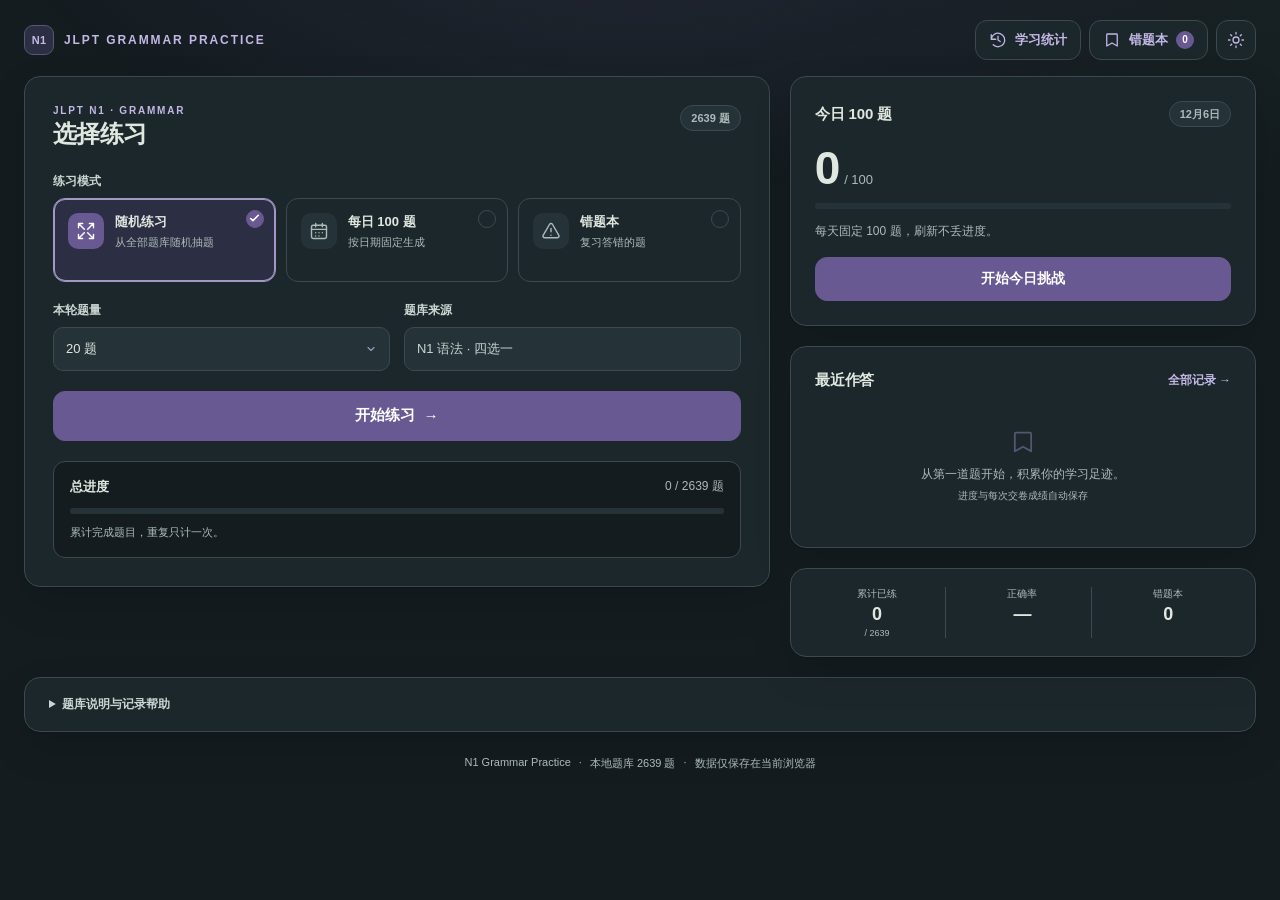
==== index.html @ a080a978 "feat: add N1 grammar practice web app" ====
<!DOCTYPE html>
<html lang="zh-CN" data-theme="dark">
<head>
  <meta charset="UTF-8">
  <meta name="viewport" content="width=device-width, initial-scale=1">
  <meta name="description" content="JLPT N1 语法题库练习工具：随机练习、每日 100 题、错题本与学习进度。">
  <title>JLPT N1 Grammar Practice</title>
  <link rel="icon" href="data:image/svg+xml,%3Csvg xmlns='http://www.w3.org/2000/svg' viewBox='0 0 64 64'%3E%3Crect width='64' height='64' rx='16' fill='%232c2f43'/%3E%3Ctext x='32' y='42' font-family='Arial,sans-serif' font-size='24' font-weight='700' fill='%23c3b8e5' text-anchor='middle'%3EN1%3C/text%3E%3C/svg%3E">
  <link rel="stylesheet" href="styles.css">
</head>
<body>
  <div class="app">
    <header class="topbar">
      <button class="brand" type="button" data-nav="home" aria-label="返回首页">
        <span class="brand-mark">N1</span>
        <span class="brand-name">JLPT Grammar Practice</span>
      </button>
      <nav class="topnav" aria-label="主导航">
        <button class="nav-btn" type="button" data-nav="history">
          <svg viewBox="0 0 24 24" width="18" height="18" fill="none" stroke="currentColor" stroke-width="1.7" stroke-linecap="round" stroke-linejoin="round" aria-hidden="true">
            <path d="M3 11a9 9 0 1 1 2.6 7.4M3 5v6h6"></path>
            <path d="M12 7v5l3 2"></path>
          </svg>
          <span>学习统计</span>
        </button>
        <button class="nav-btn" type="button" data-nav="wrong">
          <svg viewBox="0 0 24 24" width="18" height="18" fill="none" stroke="currentColor" stroke-width="1.7" stroke-linecap="round" stroke-linejoin="round" aria-hidden="true">
            <path d="M6 4h12a1 1 0 0 1 1 1v15l-7-4-7 4V5a1 1 0 0 1 1-1Z"></path>
          </svg>
          <span>错题本</span>
          <span class="nav-badge" id="navWrongBadge">0</span>
        </button>
        <button class="icon-btn" type="button" id="themeBtn" aria-label="切换深浅色主题" title="切换主题">
          <svg class="icon-sun" viewBox="0 0 24 24" width="18" height="18" fill="none" stroke="currentColor" stroke-width="1.7" stroke-linecap="round" stroke-linejoin="round" aria-hidden="true">
            <circle cx="12" cy="12" r="4"></circle>
            <path d="M12 2v2M12 20v2M4.9 4.9l1.4 1.4M17.7 17.7l1.4 1.4M2 12h2M20 12h2M4.9 19.1l1.4-1.4M17.7 6.3l1.4-1.4"></path>
          </svg>
          <svg class="icon-moon" viewBox="0 0 24 24" width="18" height="18" fill="none" stroke="currentColor" stroke-width="1.7" stroke-linecap="round" stroke-linejoin="round" aria-hidden="true">
            <path d="M20.4 14.2A8 8 0 0 1 9.8 3.6 8.5 8.5 0 1 0 20.4 14.2Z"></path>
          </svg>
        </button>
      </nav>
    </header>

    <main class="main">
      <section class="view" id="view-landing">
        <div class="landing-grid">
          <section class="card setup-card">
            <div class="card-head setup-head">
              <div>
                <p class="eyebrow">JLPT N1 · GRAMMAR</p>
                <h1 class="card-title">选择练习</h1>
              </div>
              <span class="chip">2639 题</span>
            </div>

            <div class="field">
              <span class="field-label">练习模式</span>
              <div class="mode-grid" role="radiogroup" aria-label="练习模式">
                <button type="button" class="mode-card is-active" data-mode="random" role="radio" aria-checked="true">
                  <span class="mode-icon">
                    <svg viewBox="0 0 24 24" width="20" height="20" fill="none" stroke="currentColor" stroke-width="1.7" stroke-linecap="round" stroke-linejoin="round" aria-hidden="true">
                      <path d="M16 3h5v5M21 3l-7 7M8 21H3v-5M3 21l7-7M21 16v5h-5M14 14l7 7M3 8V3h5M10 10 3 3"></path>
                    </svg>
                  </span>
                  <span class="mode-copy"><strong>随机练习</strong><small>从全部题库随机抽题</small></span>
                  <span class="mode-check" aria-hidden="true">
                    <svg viewBox="0 0 24 24" width="13" height="13" fill="none" stroke="currentColor" stroke-width="3" stroke-linecap="round" stroke-linejoin="round"><path d="m5 12 4 4L19 6"></path></svg>
                  </span>
                </button>

                <button type="button" class="mode-card" data-mode="daily" role="radio" aria-checked="false">
                  <span class="mode-icon">
                    <svg viewBox="0 0 24 24" width="20" height="20" fill="none" stroke="currentColor" stroke-width="1.7" stroke-linecap="round" stroke-linejoin="round" aria-hidden="true">
                      <rect x="3" y="5" width="18" height="16" rx="2"></rect>
                      <path d="M8 3v4M16 3v4M3 10h18M8 14h.01M12 14h.01M16 14h.01M8 18h.01M12 18h.01"></path>
                    </svg>
                  </span>
                  <span class="mode-copy"><strong>每日 100 题</strong><small>按日期固定生成</small></span>
                  <span class="mode-check" aria-hidden="true">
                    <svg viewBox="0 0 24 24" width="13" height="13" fill="none" stroke="currentColor" stroke-width="3" stroke-linecap="round" stroke-linejoin="round"><path d="m5 12 4 4L19 6"></path></svg>
                  </span>
                </button>

                <button type="button" class="mode-card" data-mode="wrong" role="radio" aria-checked="false">
                  <span class="mode-icon">
                    <svg viewBox="0 0 24 24" width="20" height="20" fill="none" stroke="currentColor" stroke-width="1.7" stroke-linecap="round" stroke-linejoin="round" aria-hidden="true">
                      <path d="M12 9v4M12 17h.01"></path>
                      <path d="M10.3 3.9 2.4 17.6A2 2 0 0 0 4.1 20h15.8a2 2 0 0 0 1.7-2.4L13.7 3.9a2 2 0 0 0-3.4 0Z"></path>
                    </svg>
                  </span>
                  <span class="mode-copy"><strong>错题本</strong><small id="modeWrongHint">复习答错的题</small></span>
                  <span class="mode-check" aria-hidden="true">
                    <svg viewBox="0 0 24 24" width="13" height="13" fill="none" stroke="currentColor" stroke-width="3" stroke-linecap="round" stroke-linejoin="round"><path d="m5 12 4 4L19 6"></path></svg>
                  </span>
                </button>
              </div>
            </div>

            <div class="form-grid">
              <label class="field">
                <span class="field-label">本轮题量</span>
                <select class="select" id="roundSize">
                  <option value="20">20 题</option>
                  <option value="50">50 题</option>
                  <option value="100">100 题</option>
                </select>
              </label>
              <div class="field">
                <span class="field-label">题库来源</span>
                <div class="static-field">N1 语法 · 四选一</div>
              </div>
            </div>

            <button type="button" class="btn primary btn-lg btn-block" id="startBtn">开始练习 <span aria-hidden="true">→</span></button>

            <div class="footprint">
              <div class="footprint-head">
                <h2>总进度</h2>
                <p><span id="landAttempted">0</span> / <span id="landTotal">2639</span> 题</p>
              </div>
              <progress id="landProgress" value="0" max="2639" aria-label="总刷题进度"></progress>
              <p class="hint">累计完成题目，重复只计一次。</p>
            </div>

            <div class="resume-banner" id="resumeBanner" hidden>
              <div class="resume-copy">
                <strong>上次练习还没做完</strong>
                <span id="resumeText"></span>
              </div>
              <button type="button" class="btn secondary btn-sm" id="resumeBtn">继续</button>
            </div>
          </section>

          <aside class="side-col">
            <section class="card daily-card">
              <div class="card-head">
                <h2>今日 100 题</h2>
                <span class="chip" id="dailyDate">今天</span>
              </div>
              <div class="daily-stat"><strong id="dailyDone">0</strong><span>/ 100</span></div>
              <progress id="dailyProgress" value="0" max="100" aria-label="今日 100 题进度"></progress>
              <p class="daily-note" id="dailyNote">每天固定 100 题，刷新不丢进度。</p>
              <button type="button" class="btn primary btn-block" id="dailyStartBtn">开始今日挑战</button>
            </section>

            <section class="card recent-card">
              <div class="card-head">
                <h2>最近作答</h2>
                <button type="button" class="link" data-nav="history">全部记录 →</button>
              </div>
              <div class="recent-list" id="recentList"></div>
            </section>

            <section class="card mini-stats">
              <div class="mini-stat"><span>累计已练</span><strong id="landStatAttempted">0</strong><small>/ 2639</small></div>
              <div class="mini-stat"><span>正确率</span><strong id="landStatAccuracy">—</strong></div>
              <div class="mini-stat"><span>错题本</span><strong id="landStatWrong">0</strong></div>
            </section>
          </aside>
        </div>

        <details class="card notes-card">
          <summary>题库说明与记录帮助</summary>
          <div class="notes-body">
            <p>题库来自 N1 语法 PDF，共 2639 道四选一题，已清洗空格、页码和重复选项标记。</p>
            <p>进度、正确率和错题本保存在当前浏览器；清除浏览器数据会一并清空。</p>
            <p>每日 100 题按日期固定生成，刷新或关闭页面后继续刷不会打乱顺序。错题本中答对的题会自动移出。</p>
          </div>
        </details>

        <footer class="footer">
          <span>N1 Grammar Practice</span>
          <span aria-hidden="true">·</span>
          <span>本地题库 2639 题</span>
          <span aria-hidden="true">·</span>
          <span>数据仅保存在当前浏览器</span>
        </footer>
      </section>

      <section class="view" id="view-quiz" hidden>
        <div class="quiz-grid">
          <section class="card quiz-card">
            <div class="quiz-head">
              <div class="quiz-head-left">
                <span class="chip mode-chip" id="quizModeChip">随机练习</span>
                <span class="qmeta" id="quizMeta">原题号 #1 · PDF P1</span>
              </div>
              <button type="button" class="link" id="exitBtn">退出练习</button>
            </div>

            <div class="quiz-progress">
              <div class="progress-label">
                <span id="quizStep">第 1 / 20 题</span>
                <span id="quizPercent">0%</span>
              </div>
              <progress id="quizProgress" value="0" max="20" aria-label="本轮进度"></progress>
            </div>

            <h2 class="stem" id="stem"></h2>
            <div class="options" id="options" role="radiogroup" aria-label="选项"></div>
            <div class="feedback" id="feedback" hidden aria-live="polite"></div>

            <div class="quiz-actions">
              <button type="button" class="btn primary" id="submitBtn" disabled>提交答案</button>
              <span class="kbd-hint">按 1–4 选择 · Enter 提交</span>
            </div>
          </section>

          <aside class="side-col quiz-side">
            <section class="card session-card">
              <div class="card-head">
                <h2>本轮进度</h2>
                <span class="chip" id="sessionModeChip">20 题</span>
              </div>
              <div class="session-big"><strong id="sessionDone">0</strong><span>/ <span id="sessionTotal">20</span></span></div>
              <div class="session-split">
                <div><span>正确</span><b id="sessionCorrect">0</b></div>
                <div><span>错误</span><b id="sessionWrong">0</b></div>
              </div>
            </section>

            <section class="card">
              <div class="card-head">
                <h2>总足迹</h2>
                <span class="qmeta" id="totalPercent">0%</span>
              </div>
              <p class="stat-line"><strong id="quizAttempted">0</strong> / 2639 题</p>
              <progress id="quizTotalProgress" value="0" max="2639" aria-label="总刷题进度"></progress>
              <p class="hint">重复作答只计一次。</p>
            </section>

            <section class="card tip-card">
              <h2>练习提示</h2>
              <p>错题会自动加入错题本。错题复习答对后自动移出。</p>
            </section>
          </aside>
        </div>
      </section>

      <section class="view" id="view-result" hidden>
        <section class="card result-card">
          <p class="eyebrow">SESSION COMPLETE</p>
          <h1 class="result-title">本轮完成</h1>

          <div class="result-top">
            <div class="score-ring">
              <svg viewBox="0 0 120 120" aria-hidden="true">
                <circle class="ring-bg" cx="60" cy="60" r="52"></circle>
                <circle class="ring-fg" id="ringFg" cx="60" cy="60" r="52"></circle>
              </svg>
              <div class="score-text"><strong id="resultPct">0%</strong><span id="resultRatio">0 / 0</span></div>
            </div>
            <div class="result-stats">
              <div><span>答对</span><strong id="resultCorrect">0</strong></div>
              <div><span>答错</span><strong id="resultWrong">0</strong></div>
              <div><span>用时</span><strong id="resultTime">0:00</strong></div>
            </div>
          </div>

          <div class="result-actions">
            <button type="button" class="btn primary" id="againBtn">再来一组</button>
            <button type="button" class="btn secondary" id="reviewWrongBtn" hidden>复习本轮错题</button>
            <button type="button" class="btn ghost" id="resultHomeBtn">返回首页</button>
          </div>

          <div class="result-wrong-list" id="resultWrongList"></div>
        </section>
      </section>

      <section class="view" id="view-wrong" hidden>
        <div class="page-head">
          <div>
            <p class="eyebrow">REVIEW</p>
            <h1 class="page-title">错题本</h1>
            <p class="page-sub" id="wrongSub">共 0 题</p>
          </div>
          <div class="page-actions">
            <button type="button" class="btn primary" id="wrongPracticeBtn">开始复习</button>
            <button type="button" class="btn ghost btn-sm" id="clearWrongBtn">清空</button>
          </div>
        </div>
        <div class="wrong-grid" id="wrongList"></div>
      </section>

      <section class="view" id="view-history" hidden>
        <div class="page-head">
          <div>
            <p class="eyebrow">PROGRESS</p>
            <h1 class="page-title">学习统计</h1>
            <p class="page-sub">所有数据保存在当前浏览器</p>
          </div>
        </div>

        <div class="stat-grid">
          <div class="card stat-card"><span>累计已练</span><strong id="histAttempted">0</strong><small>/ 2639 题</small></div>
          <div class="card stat-card"><span>总正确率</span><strong id="histAccuracy">—</strong><small id="histAttempts">0 次作答</small></div>
          <div class="card stat-card"><span>学习天数</span><strong id="histDays">0</strong><small>天</small></div>
          <div class="card stat-card"><span>错题本</span><strong id="histWrong">0</strong><small>题待复习</small></div>
        </div>

        <div class="history-grid">
          <section class="card">
            <div class="card-head"><h2>最近 7 天</h2><span class="qmeta">按作答次数</span></div>
            <div class="week-bars" id="weekBars"></div>
          </section>
          <section class="card">
            <div class="card-head"><h2>最近作答</h2></div>
            <div class="recent-list" id="historyRecent"></div>
          </section>
        </div>

        <section class="card">
          <div class="card-head"><h2>完成记录</h2><span class="qmeta">最近 8 次</span></div>
          <div class="session-history" id="sessionHistory"></div>
        </section>

        <div class="danger-zone">
          <button type="button" class="btn ghost danger" id="clearAllBtn">清空全部学习记录</button>
        </div>
      </section>
    </main>
  </div>

  <div class="toast" id="toast" role="status" aria-live="polite"></div>

  <script src="data.js"></script>
  <script src="app.js"></script>
</body>
</html>
---- styles.css ----
/* ---------------------------------------------------------
   JLPT N1 Grammar Practice
   Visual language adapted from the reference JLPT practice
   site: dark teal-grey surfaces, muted indigo accent, compact
   rounded cards.
   --------------------------------------------------------- */

:root {
  --background: #141c20;
  --foreground: #dfe7df;
  --surface: #1c272c;
  --surface-muted: #141c20;
  --soft-surface: #253238;
  --line: #3b4a4f;
  --ink: #dfe7df;
  --subtle: #cbd6d2;
  --muted: #acbbb9;
  --accent-surface: #2c2f43;
  --accent-line: #565772;
  --accent-text: #c3b8e5;
  --accent-focus: #a397c6;
  --primary: #685992;
  --primary-hover: #594c7e;
  --primary-ink: #ffffff;
  --success: #699978;
  --success-bg: #20382e;
  --success-line: #3d6a50;
  --success-text: #a9d7b4;
  --danger: #bd8090;
  --danger-bg: #3b272b;
  --danger-line: #67434d;
  --danger-text: #ecadbb;
  --warning: #dfbb73;
  --warning-bg: #39321f;
  --warning-line: #675735;
  --shadow: 0 1px 2px rgba(0, 0, 0, .18), 0 16px 40px rgba(0, 0, 0, .12);
  --radius: 16px;
  --radius-sm: 12px;
  --font-sans: -apple-system, BlinkMacSystemFont, "Segoe UI", "Noto Sans SC", "Hiragino Sans GB", "Microsoft YaHei", sans-serif;
  --font-jp: "Yu Gothic", "Hiragino Sans", "Noto Sans JP", "Meiryo", "YuGothic", var(--font-sans);
  color-scheme: dark;
}

html[data-theme="light"] {
  --background: #f8fafc;
  --foreground: #0f172a;
  --surface: #ffffff;
  --surface-muted: #f8fafc;
  --soft-surface: #f1f5f9;
  --line: #e2e8f0;
  --ink: #0f172a;
  --subtle: #334155;
  --muted: #64748b;
  --accent-surface: #eef2ff;
  --accent-line: #c7d2fe;
  --accent-text: #4338ca;
  --accent-focus: #6366f1;
  --primary: #4f39f6;
  --primary-hover: #432dd7;
  --success: #007956;
  --success-bg: #ecfdf5;
  --success-line: #a4f4cf;
  --success-text: #007956;
  --danger: #c20039;
  --danger-bg: #fff1f2;
  --danger-line: #ffccd3;
  --danger-text: #c20039;
  --warning: #953d00;
  --warning-bg: #fffbeb;
  --warning-line: #fee685;
  --shadow: 0 1px 2px rgba(15, 23, 42, .05), 0 16px 40px rgba(15, 23, 42, .05);
  color-scheme: light;
}

* { box-sizing: border-box; }

html { min-height: 100%; }

body {
  margin: 0;
  min-height: 100vh;
  background: var(--background);
  color: var(--ink);
  font-family: var(--font-sans);
  -webkit-font-smoothing: antialiased;
  text-rendering: optimizeLegibility;
}

body::before {
  content: "";
  position: fixed;
  inset: 0;
  z-index: 0;
  pointer-events: none;
  background:
    radial-gradient(900px 420px at 50% -12%, rgba(104, 89, 146, .18), transparent 72%),
    radial-gradient(600px 300px at 100% 0%, rgba(105, 153, 120, .04), transparent 70%);
}

html[data-theme="light"] body::before {
  background: radial-gradient(900px 420px at 50% -12%, rgba(99, 102, 241, .08), transparent 72%);
}

button, select, input { font: inherit; }

button { color: inherit; }

a { color: var(--accent-text); }

svg { display: block; }

[hidden] { display: none !important; }

:focus-visible {
  outline: 2px solid var(--accent-focus);
  outline-offset: 2px;
}

::selection {
  background: var(--accent-line);
  color: var(--ink);
}

.app {
  position: relative;
  z-index: 1;
  min-height: 100vh;
  display: flex;
  flex-direction: column;
}

/* ----------------------------- top bar ----------------------------- */

.topbar {
  width: 100%;
  max-width: 1280px;
  margin: 0 auto;
  padding: 20px 24px 16px;
  display: flex;
  align-items: center;
  justify-content: space-between;
  gap: 16px;
}

.brand {
  display: inline-flex;
  align-items: center;
  gap: 10px;
  padding: 0;
  border: 0;
  background: none;
  cursor: pointer;
  color: var(--ink);
  min-width: 0;
}

.brand-mark {
  width: 30px;
  height: 30px;
  border-radius: 9px;
  border: 1px solid var(--accent-line);
  background: var(--accent-surface);
  color: var(--accent-text);
  display: grid;
  place-items: center;
  font-size: 11px;
  font-weight: 800;
  letter-spacing: .02em;
  flex: 0 0 auto;
}

.brand-name {
  font-size: 12px;
  font-weight: 800;
  letter-spacing: .16em;
  text-transform: uppercase;
  color: var(--accent-text);
  white-space: nowrap;
}

.topnav {
  display: flex;
  align-items: center;
  gap: 8px;
}

.nav-btn {
  display: inline-flex;
  align-items: center;
  justify-content: center;
  gap: 8px;
  height: 40px;
  padding: 0 13px;
  border-radius: 12px;
  border: 1px solid var(--line);
  background: var(--surface);
  color: var(--accent-text);
  font-size: 13px;
  font-weight: 650;
  cursor: pointer;
  transition: background .15s ease, border-color .15s ease, color .15s ease;
  white-space: nowrap;
}

.nav-btn:hover,
.nav-btn.is-active {
  background: var(--accent-surface);
  border-color: var(--accent-line);
}

.nav-badge {
  min-width: 18px;
  height: 18px;
  padding: 0 5px;
  border-radius: 999px;
  background: var(--primary);
  color: var(--primary-ink);
  font-size: 10px;
  line-height: 1;
  display: grid;
  place-items: center;
  font-variant-numeric: tabular-nums;
}

.icon-btn {
  width: 40px;
  height: 40px;
  border-radius: 12px;
  border: 1px solid var(--line);
  background: var(--surface);
  color: var(--accent-text);
  display: grid;
  place-items: center;
  cursor: pointer;
  transition: background .15s ease, border-color .15s ease;
}

.icon-btn:hover {
  background: var(--accent-surface);
  border-color: var(--accent-line);
}

html[data-theme="dark"] .icon-moon { display: none; }
html[data-theme="light"] .icon-sun { display: none; }

/* ----------------------------- layout ----------------------------- */

.main {
  width: 100%;
  max-width: 1280px;
  margin: 0 auto;
  padding: 0 24px 56px;
  flex: 1;
}

.view {
  animation: view-in .24s ease both;
}

@keyframes view-in {
  from { opacity: 0; transform: translateY(4px); }
  to { opacity: 1; transform: translateY(0); }
}

.card {
  background: var(--surface);
  border: 1px solid var(--line);
  border-radius: var(--radius);
  padding: 24px;
  box-shadow: var(--shadow);
}

.card-head {
  display: flex;
  align-items: center;
  justify-content: space-between;
  gap: 12px;
  margin-bottom: 18px;
}

.card-head h2 {
  margin: 0;
  font-size: 15px;
  font-weight: 750;
  letter-spacing: -.01em;
}

.card-title {
  margin: 4px 0 0;
  font-size: 24px;
  line-height: 1.2;
  letter-spacing: -.03em;
}

.eyebrow {
  margin: 0;
  color: var(--accent-text);
  font-size: 10px;
  font-weight: 800;
  letter-spacing: .18em;
  text-transform: uppercase;
}

.chip {
  display: inline-flex;
  align-items: center;
  height: 26px;
  padding: 0 10px;
  border-radius: 999px;
  border: 1px solid var(--line);
  background: var(--soft-surface);
  color: var(--muted);
  font-size: 11px;
  font-weight: 650;
  white-space: nowrap;
  font-variant-numeric: tabular-nums;
}

.qmeta {
  color: var(--muted);
  font-size: 11px;
  font-variant-numeric: tabular-nums;
}

.hint {
  margin: 10px 0 0;
  color: var(--muted);
  font-size: 11px;
  line-height: 1.6;
}

.link {
  padding: 0;
  border: 0;
  background: none;
  color: var(--accent-text);
  font-size: 12px;
  font-weight: 650;
  cursor: pointer;
}

.link:hover { text-decoration: underline; }

/* ----------------------------- landing ----------------------------- */

.landing-grid {
  display: grid;
  grid-template-columns: minmax(0, 1.6fr) minmax(320px, 1fr);
  gap: 20px;
  align-items: start;
}

.side-col {
  display: flex;
  flex-direction: column;
  gap: 20px;
  min-width: 0;
}

.setup-card { padding: 28px; }

.setup-head {
  align-items: flex-start;
  margin-bottom: 24px;
}

.field {
  display: flex;
  flex-direction: column;
  gap: 8px;
  margin-bottom: 20px;
  min-width: 0;
}

.field-label {
  color: var(--subtle);
  font-size: 12px;
  font-weight: 700;
}

.mode-grid {
  display: grid;
  grid-template-columns: repeat(auto-fit, minmax(185px, 1fr));
  gap: 10px;
}

.mode-card {
  position: relative;
  display: flex;
  align-items: flex-start;
  gap: 11px;
  min-height: 84px;
  padding: 14px;
  border-radius: 12px;
  border: 1px solid var(--line);
  background: var(--surface);
  color: var(--ink);
  text-align: left;
  cursor: pointer;
  transition: background .16s ease, border-color .16s ease, box-shadow .16s ease;
}

.mode-card:hover {
  background: var(--accent-surface);
  border-color: var(--accent-line);
}

.mode-card.is-active {
  background: var(--accent-surface);
  border-color: var(--accent-focus);
  box-shadow: inset 0 0 0 1px var(--accent-focus);
}

.mode-icon {
  width: 36px;
  height: 36px;
  border-radius: 10px;
  background: var(--soft-surface);
  color: var(--muted);
  display: grid;
  place-items: center;
  flex: 0 0 auto;
}

.mode-card.is-active .mode-icon {
  background: var(--primary);
  color: var(--primary-ink);
}

.mode-copy {
  display: flex;
  flex-direction: column;
  gap: 4px;
  padding-right: 16px;
  min-width: 0;
}

.mode-copy strong {
  font-size: 13px;
  font-weight: 750;
  line-height: 1.35;
}

.mode-copy small {
  color: var(--muted);
  font-size: 11px;
  line-height: 1.5;
}

.mode-check {
  position: absolute;
  top: 11px;
  right: 11px;
  width: 18px;
  height: 18px;
  border-radius: 50%;
  border: 1px solid var(--line);
  background: var(--surface);
  color: transparent;
  display: grid;
  place-items: center;
}

.mode-card.is-active .mode-check {
  background: var(--primary);
  border-color: var(--primary);
  color: var(--primary-ink);
}

.form-grid {
  display: grid;
  grid-template-columns: 1fr 1fr;
  gap: 14px;
}

.select,
.static-field {
  width: 100%;
  height: 44px;
  border-radius: 10px;
  border: 1px solid var(--line);
  background: var(--soft-surface);
  color: var(--ink);
  padding: 0 12px;
  font-size: 13px;
  display: flex;
  align-items: center;
  min-width: 0;
}

.select {
  appearance: none;
  -webkit-appearance: none;
  padding-right: 34px;
  cursor: pointer;
  background-image: url("data:image/svg+xml;utf8,<svg xmlns='http://www.w3.org/2000/svg' width='12' height='12' viewBox='0 0 24 24' fill='none' stroke='%2390a1b9' stroke-width='2.2' stroke-linecap='round' stroke-linejoin='round'><path d='m6 9 6 6 6-6'/></svg>");
  background-repeat: no-repeat;
  background-position: right 12px center;
}

.select:disabled {
  opacity: .55;
  cursor: not-allowed;
}

.static-field {
  color: var(--subtle);
}

/* buttons */

.btn {
  display: inline-flex;
  align-items: center;
  justify-content: center;
  gap: 8px;
  min-height: 44px;
  padding: 0 18px;
  border-radius: 12px;
  border: 1px solid transparent;
  font-size: 14px;
  font-weight: 700;
  cursor: pointer;
  white-space: nowrap;
  transition: background .15s ease, border-color .15s ease, color .15s ease, opacity .15s ease;
}

.btn.primary {
  background: var(--primary);
  border-color: var(--primary);
  color: var(--primary-ink);
}

.btn.primary:hover:not(:disabled) {
  background: var(--primary-hover);
  border-color: var(--primary-hover);
}

.btn.secondary {
  background: var(--surface);
  border-color: var(--line);
  color: var(--ink);
}

.btn.secondary:hover:not(:disabled) {
  background: var(--soft-surface);
  border-color: var(--accent-line);
}

.btn.ghost {
  background: transparent;
  border-color: transparent;
  color: var(--muted);
}

.btn.ghost:hover:not(:disabled) {
  background: var(--soft-surface);
  color: var(--ink);
}

.btn.danger { color: var(--danger-text); }

.btn.danger:hover:not(:disabled) {
  background: var(--danger-bg);
  color: var(--danger-text);
}

.btn-lg {
  min-height: 50px;
  font-size: 15px;
}

.btn-sm {
  min-height: 36px;
  padding: 0 12px;
  border-radius: 10px;
  font-size: 12px;
}

.btn-block { width: 100%; }

.btn:disabled {
  opacity: .5;
  cursor: not-allowed;
}

/* footprint / progress */

.footprint {
  margin-top: 20px;
  padding: 16px;
  border-radius: 12px;
  border: 1px solid var(--line);
  background: var(--surface-muted);
}

.footprint-head {
  display: flex;
  align-items: center;
  justify-content: space-between;
  gap: 12px;
}

.footprint-head h2 {
  margin: 0;
  font-size: 13px;
  font-weight: 700;
}

.footprint-head p {
  margin: 0;
  color: var(--muted);
  font-size: 12px;
  font-variant-numeric: tabular-nums;
}

progress {
  display: block;
  width: 100%;
  height: 6px;
  border: 0;
  border-radius: 999px;
  overflow: hidden;
  appearance: none;
  -webkit-appearance: none;
  background: var(--soft-surface);
}

progress::-webkit-progress-bar {
  background: var(--soft-surface);
  border-radius: 999px;
}

progress::-webkit-progress-value {
  background: linear-gradient(90deg, var(--accent-focus), var(--primary));
  border-radius: 999px;
  transition: width .35s ease;
}

progress::-moz-progress-bar {
  background: linear-gradient(90deg, var(--accent-focus), var(--primary));
  border-radius: 999px;
}

.footprint progress { margin-top: 12px; }

.resume-banner {
  display: flex;
  align-items: center;
  justify-content: space-between;
  gap: 12px;
  margin-top: 16px;
  padding: 13px 14px;
  border-radius: 12px;
  border: 1px solid var(--accent-line);
  background: var(--accent-surface);
}

.resume-copy {
  display: flex;
  flex-direction: column;
  gap: 3px;
  min-width: 0;
}

.resume-copy strong { font-size: 12px; }

.resume-copy span {
  color: var(--muted);
  font-size: 11px;
}

/* daily card */

.daily-stat {
  display: flex;
  align-items: baseline;
  gap: 6px;
  margin-bottom: 12px;
}

.daily-stat strong {
  font-size: 46px;
  line-height: 1;
  letter-spacing: -.05em;
  font-variant-numeric: tabular-nums;
}

.daily-stat span {
  color: var(--muted);
  font-size: 13px;
}

.daily-note {
  margin: 12px 0 16px;
  color: var(--muted);
  font-size: 12px;
  line-height: 1.7;
}

/* recent list */

.recent-list {
  display: flex;
  flex-direction: column;
}

.recent-item {
  display: flex;
  align-items: flex-start;
  gap: 10px;
  padding: 10px 2px;
  border-bottom: 1px solid var(--line);
}

.recent-item:last-child { border-bottom: 0; }

.recent-icon {
  width: 22px;
  height: 22px;
  border-radius: 50%;
  display: grid;
  place-items: center;
  flex: 0 0 auto;
  margin-top: 1px;
  font-size: 11px;
}

.recent-icon.ok {
  background: var(--success-bg);
  border: 1px solid var(--success-line);
  color: var(--success-text);
}

.recent-icon.bad {
  background: var(--danger-bg);
  border: 1px solid var(--danger-line);
  color: var(--danger-text);
}

.recent-main {
  display: flex;
  flex-direction: column;
  gap: 2px;
  min-width: 0;
}

.recent-main strong {
  color: var(--accent-text);
  font-size: 11px;
  font-weight: 700;
}

.recent-main span {
  display: -webkit-box;
  -webkit-line-clamp: 2;
  -webkit-box-orient: vertical;
  overflow: hidden;
  color: var(--subtle);
  font-family: var(--font-jp);
  font-size: 12px;
  line-height: 1.5;
}

.recent-time {
  margin-left: auto;
  color: var(--muted);
  font-size: 10px;
  white-space: nowrap;
}

.empty-state {
  padding: 20px 8px;
  text-align: center;
  color: var(--muted);
}

.empty-state svg {
  margin: 0 auto 8px;
  color: var(--accent-line);
}

.empty-state p {
  margin: 0;
  font-size: 12px;
  line-height: 1.7;
}

.empty-state span {
  display: block;
  margin-top: 4px;
  font-size: 10px;
}

/* mini stats */

.mini-stats {
  display: grid;
  grid-template-columns: repeat(3, 1fr);
  gap: 8px;
  padding: 18px;
}

.mini-stat {
  display: flex;
  flex-direction: column;
  align-items: center;
  gap: 3px;
  text-align: center;
  border-right: 1px solid var(--line);
  min-width: 0;
}

.mini-stat:last-child { border-right: 0; }

.mini-stat span {
  color: var(--muted);
  font-size: 10px;
}

.mini-stat strong {
  font-size: 18px;
  font-weight: 750;
  font-variant-numeric: tabular-nums;
}

.mini-stat small {
  color: var(--muted);
  font-size: 9px;
}

/* notes / footer */

.notes-card {
  margin-top: 20px;
  padding: 18px 24px;
  color: var(--muted);
  font-size: 12px;
}

.notes-card summary {
  cursor: pointer;
  color: var(--subtle);
  font-weight: 700;
}

.notes-body {
  display: flex;
  flex-direction: column;
  gap: 8px;
  padding-top: 12px;
  line-height: 1.75;
}

.notes-body p { margin: 0; }

.footer {
  display: flex;
  flex-wrap: wrap;
  justify-content: center;
  gap: 8px;
  padding: 24px 0 8px;
  color: var(--muted);
  font-size: 11px;
}

/* ----------------------------- quiz ----------------------------- */

.quiz-grid {
  display: grid;
  grid-template-columns: minmax(0, 1fr) 300px;
  gap: 20px;
  align-items: start;
}

.quiz-card { padding: 28px 32px; }

.quiz-head {
  display: flex;
  align-items: center;
  justify-content: space-between;
  gap: 12px;
}

.quiz-head-left {
  display: flex;
  align-items: center;
  gap: 10px;
  flex-wrap: wrap;
}

.mode-chip {
  background: var(--accent-surface);
  border-color: var(--accent-line);
  color: var(--accent-text);
}

.quiz-progress { margin-top: 20px; }

.progress-label {
  display: flex;
  justify-content: space-between;
  gap: 12px;
  margin-bottom: 8px;
  color: var(--muted);
  font-size: 11px;
  font-variant-numeric: tabular-nums;
}

.stem {
  margin: 30px 0 26px;
  color: var(--ink);
  font-family: var(--font-jp);
  font-size: 23px;
  font-weight: 600;
  line-height: 1.95;
  letter-spacing: .01em;
  overflow-wrap: anywhere;
}

.blank {
  display: inline-block;
  min-width: 3.2em;
  margin: 0 .12em;
  padding: 0 .1em;
  border-bottom: 2px solid var(--accent-line);
  color: var(--accent-text);
  text-align: center;
  line-height: 1.4;
}

.options {
  display: flex;
  flex-direction: column;
  gap: 10px;
}

.option {
  display: flex;
  align-items: flex-start;
  gap: 13px;
  width: 100%;
  padding: 14px 16px;
  border-radius: 12px;
  border: 1px solid var(--line);
  background: var(--surface);
  color: var(--ink);
  text-align: left;
  cursor: pointer;
  transition: background .15s ease, border-color .15s ease, box-shadow .15s ease, opacity .15s ease;
}

.option:hover:not(:disabled) {
  border-color: var(--accent-line);
  background: var(--accent-surface);
}

.option.is-selected {
  border-color: var(--accent-focus);
  background: var(--accent-surface);
  box-shadow: inset 0 0 0 1px var(--accent-focus);
}

.option.is-correct {
  border-color: var(--success-line);
  background: var(--success-bg);
  box-shadow: inset 0 0 0 1px var(--success-line);
}

.option.is-wrong {
  border-color: var(--danger-line);
  background: var(--danger-bg);
  box-shadow: inset 0 0 0 1px var(--danger-line);
}

.option.is-dim { opacity: .5; }

.option:disabled { cursor: default; }

.opt-key {
  width: 28px;
  height: 28px;
  border-radius: 9px;
  border: 1px solid var(--line);
  background: var(--soft-surface);
  color: var(--muted);
  display: grid;
  place-items: center;
  flex: 0 0 auto;
  font-size: 12px;
  font-weight: 800;
}

.option.is-selected .opt-key,
.option.is-correct .opt-key {
  background: var(--primary);
  border-color: var(--primary);
  color: var(--primary-ink);
}

.option.is-wrong .opt-key {
  background: var(--danger);
  border-color: var(--danger);
  color: #fff;
}

.opt-text {
  padding-top: 2px;
  font-family: var(--font-jp);
  font-size: 16px;
  line-height: 1.65;
}

.option-mark {
  margin-left: auto;
  padding-top: 5px;
  flex: 0 0 auto;
  font-size: 13px;
  font-weight: 800;
}

.option.is-correct .option-mark { color: var(--success-text); }
.option.is-wrong .option-mark { color: var(--danger-text); }

.feedback {
  display: flex;
  align-items: flex-start;
  gap: 12px;
  margin-top: 20px;
  padding: 14px 16px;
  border-radius: 12px;
  border: 1px solid;
  font-size: 13px;
  line-height: 1.6;
}

.feedback.ok {
  background: var(--success-bg);
  border-color: var(--success-line);
  color: var(--success-text);
}

.feedback.bad {
  background: var(--danger-bg);
  border-color: var(--danger-line);
  color: var(--danger-text);
}

.feedback strong {
  display: block;
  margin-bottom: 2px;
  font-size: 13px;
}

.feedback p {
  margin: 0;
  color: var(--subtle);
  font-family: var(--font-jp);
}

.feedback-icon {
  width: 24px;
  height: 24px;
  border-radius: 50%;
  display: grid;
  place-items: center;
  flex: 0 0 auto;
  background: currentColor;
}

.feedback-icon svg { color: var(--surface); }

.quiz-actions {
  display: flex;
  align-items: center;
  gap: 14px;
  flex-wrap: wrap;
  margin-top: 24px;
}

.kbd-hint {
  color: var(--muted);
  font-size: 10px;
}

.quiz-side {
  position: sticky;
  top: 20px;
}

.session-big {
  display: flex;
  align-items: baseline;
  gap: 6px;
  margin: 4px 0 14px;
}

.session-big strong {
  font-size: 38px;
  line-height: 1;
  letter-spacing: -.04em;
  font-variant-numeric: tabular-nums;
}

.session-big span {
  color: var(--muted);
  font-size: 13px;
}

.session-split {
  display: grid;
  grid-template-columns: 1fr 1fr;
  gap: 8px;
}

.session-split div {
  display: flex;
  align-items: center;
  justify-content: space-between;
  gap: 8px;
  padding: 10px 12px;
  border-radius: 10px;
  border: 1px solid var(--line);
  background: var(--surface-muted);
  color: var(--muted);
  font-size: 11px;
}

.session-split b {
  color: var(--ink);
  font-size: 13px;
  font-variant-numeric: tabular-nums;
}

.stat-line {
  margin: 0 0 10px;
  color: var(--muted);
  font-size: 12px;
}

.stat-line strong {
  color: var(--ink);
  font-size: 20px;
  font-variant-numeric: tabular-nums;
}

.tip-card p {
  margin: 8px 0 0;
  color: var(--muted);
  font-size: 12px;
  line-height: 1.7;
}

.tip-card h2 {
  margin: 0;
  font-size: 15px;
  font-weight: 750;
  letter-spacing: -.01em;
}

/* ----------------------------- result ----------------------------- */

#view-result {
  display: flex;
  justify-content: center;
}

.result-card {
  width: min(760px, 100%);
  padding: 32px;
  text-align: center;
}

.result-title {
  margin: 6px 0 26px;
  font-size: 28px;
  letter-spacing: -.03em;
}

.result-top {
  display: flex;
  align-items: center;
  justify-content: center;
  gap: 48px;
  flex-wrap: wrap;
}

.score-ring {
  position: relative;
  width: 170px;
  height: 170px;
  flex: 0 0 auto;
}

.score-ring svg {
  width: 100%;
  height: 100%;
  transform: rotate(-90deg);
}

.ring-bg {
  fill: none;
  stroke: var(--soft-surface);
  stroke-width: 10;
}

.ring-fg {
  fill: none;
  stroke: var(--accent-focus);
  stroke-width: 10;
  stroke-linecap: round;
  transition: stroke-dashoffset .7s ease;
}

.score-text {
  position: absolute;
  inset: 0;
  display: flex;
  flex-direction: column;
  align-items: center;
  justify-content: center;
  gap: 4px;
}

.score-text strong {
  font-size: 34px;
  letter-spacing: -.04em;
  font-variant-numeric: tabular-nums;
}

.score-text span {
  color: var(--muted);
  font-size: 11px;
  font-variant-numeric: tabular-nums;
}

.result-stats {
  display: grid;
  grid-template-columns: repeat(3, 1fr);
  gap: 10px;
  min-width: 280px;
}

.result-stats div {
  display: flex;
  flex-direction: column;
  gap: 4px;
  padding: 14px 18px;
  border-radius: 12px;
  border: 1px solid var(--line);
  background: var(--surface-muted);
}

.result-stats span {
  color: var(--muted);
  font-size: 10px;
}

.result-stats strong {
  font-size: 20px;
  font-variant-numeric: tabular-nums;
}

.result-actions {
  display: flex;
  justify-content: center;
  gap: 10px;
  flex-wrap: wrap;
  margin-top: 28px;
}

.result-wrong-list {
  display: flex;
  flex-direction: column;
  gap: 8px;
  margin-top: 28px;
  text-align: left;
}

.result-wrong-item {
  display: flex;
  align-items: flex-start;
  gap: 10px;
  padding: 12px 14px;
  border-radius: 10px;
  border: 1px solid var(--line);
  background: var(--surface-muted);
}

.result-wrong-main { min-width: 0; }

.result-wrong-meta {
  color: var(--danger-text);
  font-size: 10px;
  font-weight: 700;
  margin-bottom: 3px;
}

.result-wrong-stem {
  margin: 0 0 4px;
  color: var(--subtle);
  font-family: var(--font-jp);
  font-size: 13px;
  line-height: 1.6;
}

.result-wrong-answer {
  margin: 0;
  color: var(--success-text);
  font-family: var(--font-jp);
  font-size: 12px;
  line-height: 1.5;
}

/* ----------------------------- wrong book ----------------------------- */

.page-head {
  display: flex;
  align-items: flex-end;
  justify-content: space-between;
  gap: 16px;
  flex-wrap: wrap;
  margin-bottom: 20px;
}

.page-title {
  margin: 4px 0;
  font-size: 30px;
  letter-spacing: -.035em;
}

.page-sub {
  margin: 0;
  color: var(--muted);
  font-size: 12px;
}

.page-actions {
  display: flex;
  gap: 8px;
  flex-wrap: wrap;
}

.wrong-grid {
  display: grid;
  grid-template-columns: repeat(2, minmax(0, 1fr));
  gap: 14px;
}

.wrong-grid.is-single { grid-template-columns: 1fr; }

.wrong-item {
  display: flex;
  flex-direction: column;
  gap: 10px;
  padding: 20px;
}

.wrong-meta {
  display: flex;
  align-items: center;
  gap: 8px;
  flex-wrap: wrap;
  color: var(--muted);
  font-size: 11px;
  font-variant-numeric: tabular-nums;
}

.badge-danger {
  display: inline-flex;
  align-items: center;
  height: 22px;
  padding: 0 8px;
  border-radius: 999px;
  border: 1px solid var(--danger-line);
  background: var(--danger-bg);
  color: var(--danger-text);
  font-size: 10px;
  font-weight: 700;
}

.wrong-stem {
  margin: 0;
  color: var(--ink);
  font-family: var(--font-jp);
  font-size: 15px;
  line-height: 1.7;
}

.wrong-answer {
  padding: 8px 10px;
  border-radius: 8px;
  border: 1px solid var(--success-line);
  background: var(--success-bg);
  color: var(--success-text);
  font-family: var(--font-jp);
  font-size: 12px;
  line-height: 1.5;
}

.wrong-actions {
  display: flex;
  gap: 8px;
  margin-top: auto;
}

/* ----------------------------- history ----------------------------- */

.stat-grid {
  display: grid;
  grid-template-columns: repeat(4, minmax(0, 1fr));
  gap: 14px;
  margin-bottom: 20px;
}

.stat-card {
  display: flex;
  flex-direction: column;
  gap: 4px;
  padding: 20px;
}

.stat-card span {
  color: var(--muted);
  font-size: 11px;
}

.stat-card strong {
  font-size: 30px;
  line-height: 1.1;
  letter-spacing: -.04em;
  font-variant-numeric: tabular-nums;
}

.stat-card small {
  color: var(--muted);
  font-size: 10px;
}

.history-grid {
  display: grid;
  grid-template-columns: 1.2fr 1fr;
  gap: 20px;
  margin-bottom: 20px;
}

.week-bars {
  display: flex;
  align-items: flex-end;
  gap: 12px;
  height: 180px;
  padding-top: 10px;
}

.week-bar {
  flex: 1;
  height: 100%;
  display: flex;
  flex-direction: column;
  align-items: center;
  justify-content: flex-end;
  gap: 6px;
  min-width: 0;
}

.week-bar .bar {
  width: 100%;
  max-width: 38px;
  min-height: 3px;
  border-radius: 8px 8px 4px 4px;
  background: linear-gradient(180deg, var(--accent-focus), var(--primary));
  transition: height .4s ease;
}

.week-bar.is-today .bar {
  box-shadow: 0 0 0 2px var(--accent-line);
}

.week-bar b {
  color: var(--subtle);
  font-size: 10px;
  font-weight: 700;
  font-variant-numeric: tabular-nums;
}

.week-bar small {
  color: var(--muted);
  font-size: 9px;
}

.session-history {
  display: flex;
  flex-direction: column;
}

.session-row {
  display: flex;
  align-items: center;
  gap: 12px;
  padding: 10px 0;
  border-bottom: 1px solid var(--line);
  font-size: 12px;
}

.session-row:last-child { border-bottom: 0; }

.session-row-mode {
  min-width: 76px;
  color: var(--accent-text);
  font-weight: 700;
}

.session-row-date {
  color: var(--muted);
  font-size: 11px;
}

.session-row-score {
  margin-left: auto;
  font-variant-numeric: tabular-nums;
  color: var(--subtle);
}

.session-row-score strong { color: var(--ink); }

.danger-zone {
  display: flex;
  justify-content: flex-end;
  margin-top: 24px;
}

/* ----------------------------- toast ----------------------------- */

.toast {
  position: fixed;
  left: 50%;
  bottom: 24px;
  z-index: 60;
  max-width: calc(100vw - 32px);
  padding: 12px 18px;
  border-radius: 12px;
  border: 1px solid var(--accent-line);
  background: var(--surface);
  color: var(--ink);
  box-shadow: var(--shadow);
  font-size: 13px;
  text-align: center;
  opacity: 0;
  pointer-events: none;
  transform: translate(-50%, 18px);
  transition: opacity .2s ease, transform .2s ease;
}

.toast.show {
  opacity: 1;
  transform: translate(-50%, 0);
}

/* ----------------------------- responsive ----------------------------- */

@media (max-width: 1024px) {
  .landing-grid { grid-template-columns: 1fr; }

  .side-col {
    display: grid;
    grid-template-columns: 1fr 1fr;
    gap: 16px;
  }

  .mini-stats { grid-column: 1 / -1; }

  .quiz-grid { grid-template-columns: 1fr; }

  .quiz-side {
    position: static;
    display: grid;
    grid-template-columns: 1fr 1fr;
    gap: 16px;
  }

  .tip-card { grid-column: 1 / -1; }

  .history-grid { grid-template-columns: 1fr; }

  .stat-grid { grid-template-columns: 1fr 1fr; }

  .wrong-grid { grid-template-columns: 1fr; }
}

@media (max-width: 700px) {
  .topbar { padding: 16px 16px 12px; }

  .brand-name { display: none; }

  .nav-btn { padding: 0 10px; }

  .nav-btn > span:not(.nav-badge) { display: none; }

  .main { padding: 0 16px 40px; }

  .card { padding: 18px; }

  .setup-card { padding: 20px; }

  .card-title { font-size: 21px; }

  .mode-grid { grid-template-columns: 1fr; }

  .form-grid { grid-template-columns: 1fr; }

  .side-col { display: flex; }

  .daily-stat strong { font-size: 40px; }

  .quiz-card { padding: 20px; }

  .stem {
    margin: 22px 0 20px;
    font-size: 18px;
    line-height: 1.9;
  }

  .opt-text { font-size: 15px; }

  .quiz-side { display: flex; }

  .result-card { padding: 24px 18px; }

  .result-top { gap: 24px; }

  .result-stats { min-width: 0; width: 100%; }

  .page-title { font-size: 24px; }

  .page-head { align-items: flex-start; }

  .stat-grid { grid-template-columns: 1fr 1fr; }

  .stat-card { padding: 16px; }

  .stat-card strong { font-size: 24px; }

  .week-bars { gap: 8px; height: 150px; }

  .kbd-hint { display: none; }
}

@media (max-width: 420px) {
  .stat-grid { grid-template-columns: 1fr; }
}

@media (prefers-reduced-motion: reduce) {
  *,
  *::before,
  *::after {
    animation-duration: .01ms !important;
    animation-iteration-count: 1 !important;
    transition-duration: .01ms !important;
    scroll-behavior: auto !important;
  }
}
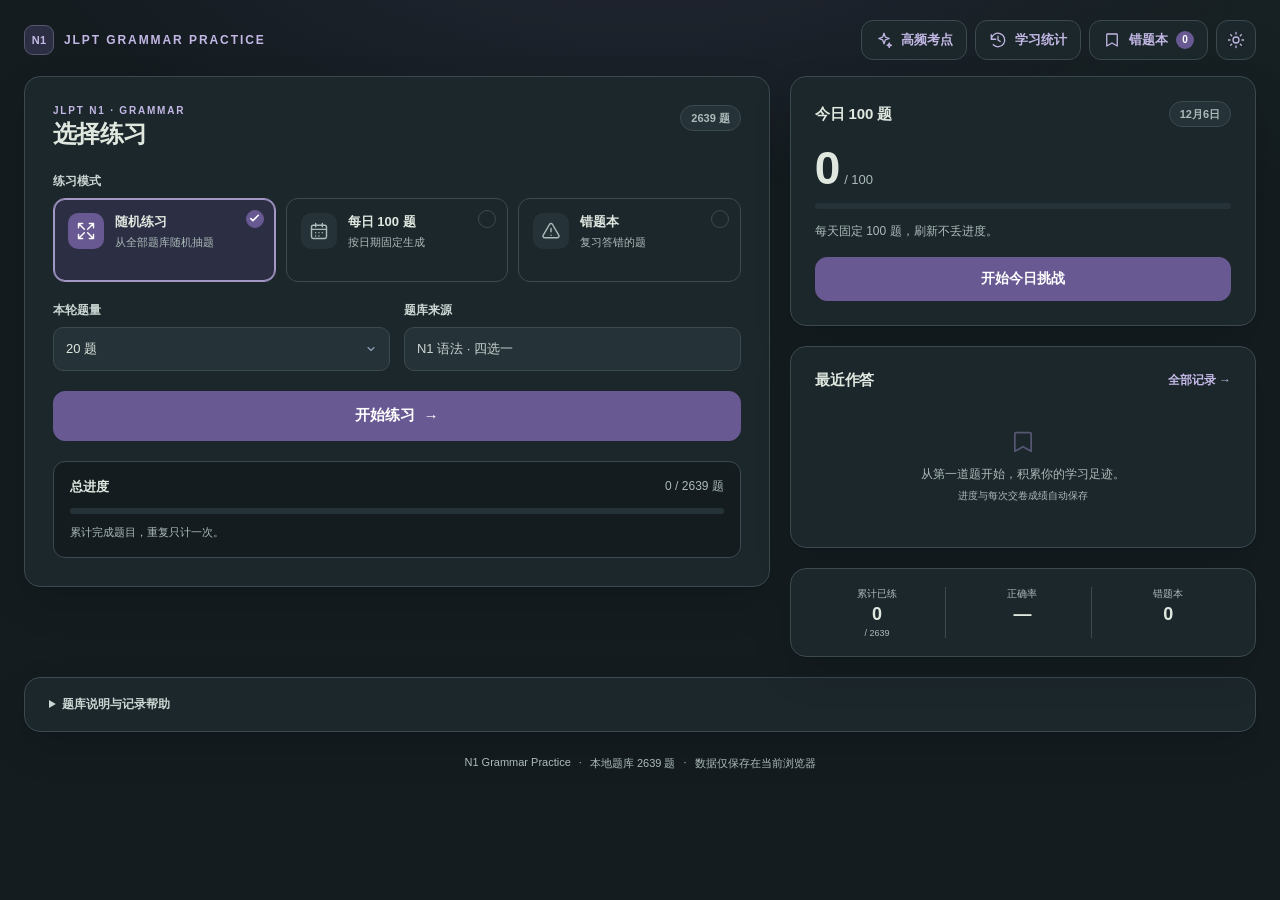
==== commit 14fa8bf0: "feat: add high-frequency practice section at /new" ====
--- a/index.html
+++ b/index.html
@@ -16,6 +16,13 @@
         <span class="brand-name">JLPT Grammar Practice</span>
       </button>
       <nav class="topnav" aria-label="主导航">
+        <a class="nav-btn" href="new/" title="高频考点练习" style="text-decoration:none">
+          <svg viewBox="0 0 24 24" width="18" height="18" fill="none" stroke="currentColor" stroke-width="1.7" stroke-linecap="round" stroke-linejoin="round" aria-hidden="true">
+            <path d="M12 3l1.8 5.2L19 10l-5.2 1.8L12 17l-1.8-5.2L5 10l5.2-1.8L12 3Z"></path>
+            <path d="M19 16l.8 2.2L22 19l-2.2.8L19 22l-.8-2.2L16 19l2.2-.8L19 16Z"></path>
+          </svg>
+          <span>高频考点</span>
+        </a>
         <button class="nav-btn" type="button" data-nav="history">
           <svg viewBox="0 0 24 24" width="18" height="18" fill="none" stroke="currentColor" stroke-width="1.7" stroke-linecap="round" stroke-linejoin="round" aria-hidden="true">
             <path d="M3 11a9 9 0 1 1 2.6 7.4M3 5v6h6"></path>
